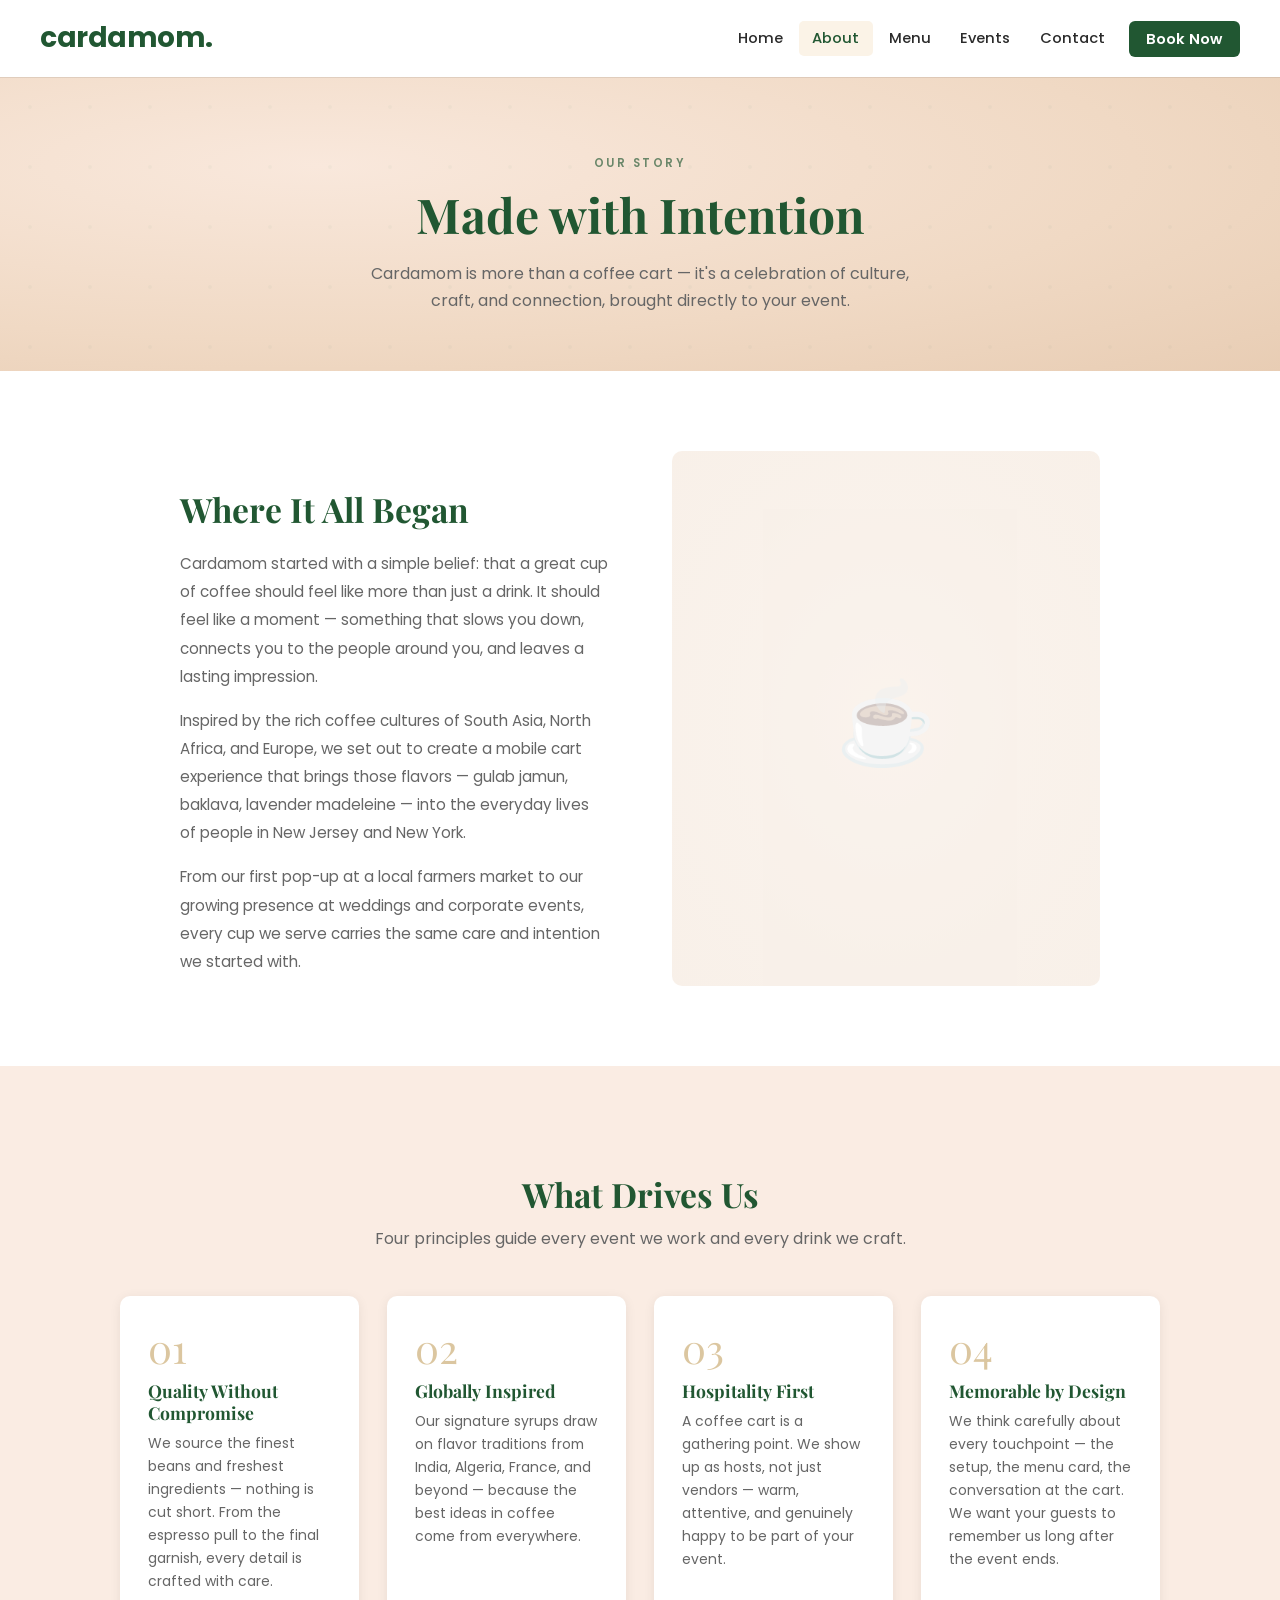
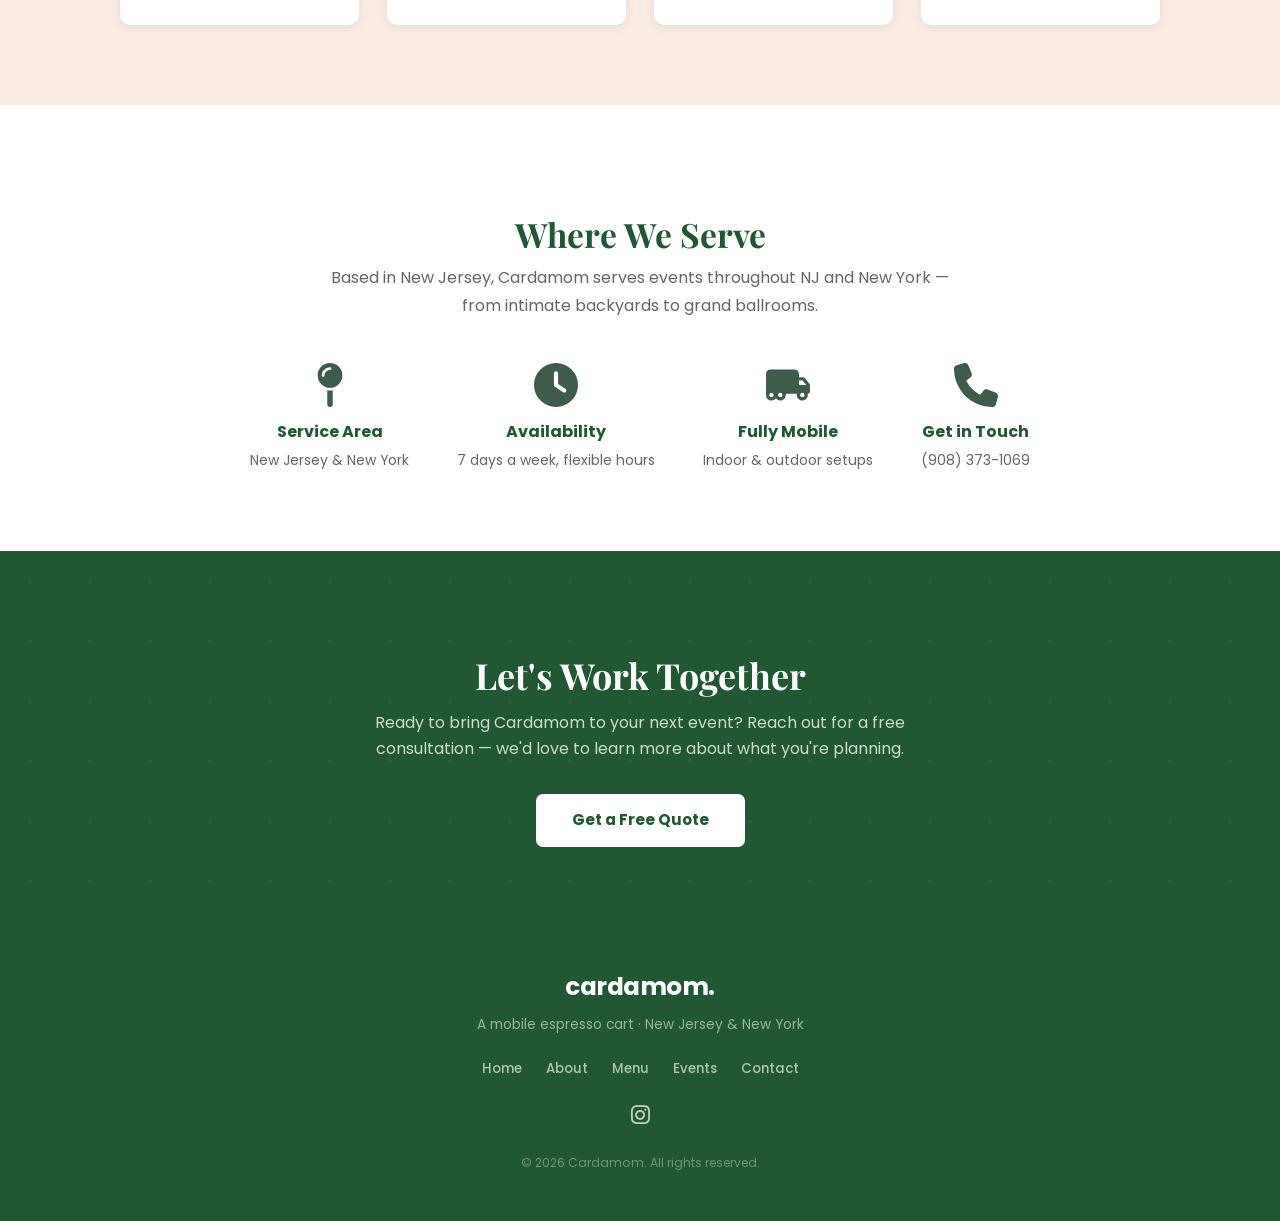
==== pages/about.html @ abde2bec "Update index.html" ====
<!DOCTYPE html>
<html lang="en">
<head>
  <meta charset="UTF-8">
  <meta name="viewport" content="width=device-width, initial-scale=1.0">
  <title>About – Cardamom Mobile Espresso Cart</title>
  <meta name="description" content="Learn the story behind Cardamom — a mobile espresso cart born from a love of globally-inspired flavors and memorable experiences across NJ & NY.">

  <link rel="icon" href="../favicon.ico" type="image/x-icon">
  <link href="https://fonts.googleapis.com/css2?family=Playfair+Display:wght@400;600;700&family=Poppins:wght@400;500;600;700&display=swap" rel="stylesheet">
  <link rel="stylesheet" href="https://cdnjs.cloudflare.com/ajax/libs/font-awesome/6.5.2/css/all.min.css" integrity="sha512-PwdO3tI+5Mhj84fHXVCLchfhzzrEDf7g+xfB5oXqAMwbhrxZoDG5h4VgWztZstNmBjZCjQI+z5O+Mv3r0Pj0gQ==" crossorigin="anonymous" referrerpolicy="no-referrer">
  <link rel="stylesheet" href="../css/styles.css">
</head>
<body>

  <div id="site-nav"></div>

  <!-- Page Banner -->
  <header class="page-banner">
    <div class="page-banner-content">
      <span class="eyebrow">Our Story</span>
      <h1>Made with Intention</h1>
      <p>Cardamom is more than a coffee cart — it's a celebration of culture, craft, and connection, brought directly to your event.</p>
    </div>
  </header>

  <main>

    <!-- Story Section -->
    <section class="about-story">
      <div class="about-story-inner">
        <div class="about-story-text">
          <h2>Where It All Began</h2>
          <p>Cardamom started with a simple belief: that a great cup of coffee should feel like more than just a drink. It should feel like a moment — something that slows you down, connects you to the people around you, and leaves a lasting impression.</p>
          <p>Inspired by the rich coffee cultures of South Asia, North Africa, and Europe, we set out to create a mobile cart experience that brings those flavors — gulab jamun, baklava, lavender madeleine — into the everyday lives of people in New Jersey and New York.</p>
          <p>From our first pop-up at a local farmers market to our growing presence at weddings and corporate events, every cup we serve carries the same care and intention we started with.</p>
        </div>
        <div class="about-visual">☕</div>
      </div>
    </section>

    <!-- Values Section -->
    <section class="about-values">
      <h2>What Drives Us</h2>
      <p class="section-sub">Four principles guide every event we work and every drink we craft.</p>
      <div class="values-grid">

        <div class="value-card">
          <span class="value-number">01</span>
          <h3>Quality Without Compromise</h3>
          <p>We source the finest beans and freshest ingredients — nothing is cut short. From the espresso pull to the final garnish, every detail is crafted with care.</p>
        </div>

        <div class="value-card">
          <span class="value-number">02</span>
          <h3>Globally Inspired</h3>
          <p>Our signature syrups draw on flavor traditions from India, Algeria, France, and beyond — because the best ideas in coffee come from everywhere.</p>
        </div>

        <div class="value-card">
          <span class="value-number">03</span>
          <h3>Hospitality First</h3>
          <p>A coffee cart is a gathering point. We show up as hosts, not just vendors — warm, attentive, and genuinely happy to be part of your event.</p>
        </div>

        <div class="value-card">
          <span class="value-number">04</span>
          <h3>Memorable by Design</h3>
          <p>We think carefully about every touchpoint — the setup, the menu card, the conversation at the cart. We want your guests to remember us long after the event ends.</p>
        </div>

      </div>
    </section>

    <!-- Service Area -->
    <section class="about-area">
      <h2>Where We Serve</h2>
      <p class="section-sub">Based in New Jersey, Cardamom serves events throughout NJ and New York — from intimate backyards to grand ballrooms.</p>
      <div class="area-details">
        <div class="area-item">
          <img src="../assets/icons/map.svg" alt="Service area" class="area-icon">
          <h4>Service Area</h4>
          <p>New Jersey &amp; New York</p>
        </div>
        <div class="area-item">
          <img src="../assets/icons/clock.svg" alt="Availability" class="area-icon">
          <h4>Availability</h4>
          <p>7 days a week, flexible hours</p>
        </div>
        <div class="area-item">
          <img src="../assets/icons/truck-moving.svg" alt="Mobile" class="area-icon">
          <h4>Fully Mobile</h4>
          <p>Indoor &amp; outdoor setups</p>
        </div>
        <div class="area-item">
          <img src="../assets/icons/phone.svg" alt="Contact" class="area-icon">
          <h4>Get in Touch</h4>
          <p>(908) 373-1069</p>
        </div>
      </div>
    </section>

    <!-- CTA -->
    <section class="cta-section">
      <h2>Let's Work Together</h2>
      <p>Ready to bring Cardamom to your next event? Reach out for a free consultation — we'd love to learn more about what you're planning.</p>
      <a href="contact.html">Get a Free Quote</a>
    </section>

  </main>

  <div id="site-footer"></div>
  <script src="../js/main.js"></script>
</body>
</html>
---- css/styles.css ----
/*
 * Cardamom – Mobile Espresso Cart
 * Stylesheet
 */

/* ===================== VARIABLES ===================== */
:root {
  --primary-color: #215732;
  --primary-dark:  #174422;
  --secondary-color: #faece3;
  --accent-color:    #fbf3e7;
  --gold:            #c9a96e;
  --text-color:  #2b2b2b;
  --muted-text:  #666666;
  --white:       #ffffff;
  --border-radius: 10px;
  --shadow: 0 2px 12px rgba(0, 0, 0, 0.07);
  --shadow-md: 0 4px 20px rgba(0, 0, 0, 0.11);
}

/* ===================== RESET & BASE ===================== */
*, *::before, *::after { box-sizing: border-box; }
html { scroll-behavior: smooth; }

body {
  margin: 0;
  font-family: 'Poppins', sans-serif;
  color: var(--text-color);
  background-color: var(--secondary-color);
  line-height: 1.6;
  -webkit-font-smoothing: antialiased;
}

h1, h2, h3 {
  font-family: 'Playfair Display', Georgia, serif;
  line-height: 1.25;
}

h4, h5, h6 { font-family: 'Poppins', sans-serif; }

a { color: inherit; }
img { max-width: 100%; display: block; }

/* ===================== NAVBAR ===================== */
.navbar {
  display: flex;
  justify-content: space-between;
  align-items: center;
  padding: 1rem 2.5rem;
  background-color: var(--white);
  box-shadow: 0 1px 0 rgba(0,0,0,0.08);
  position: sticky;
  top: 0;
  z-index: 200;
}

.logo {
  font-family: 'Poppins', sans-serif;
  font-size: 1.75rem;
  font-weight: 700;
  color: var(--primary-color);
  text-decoration: none;
  letter-spacing: -0.5px;
}

.nav-links {
  list-style: none;
  display: flex;
  gap: 0.15rem;
  margin: 0;
  padding: 0;
  align-items: center;
}

.nav-links a {
  text-decoration: none;
  color: var(--text-color);
  padding: 0.45rem 0.85rem;
  border-radius: 5px;
  font-weight: 500;
  font-size: 0.92rem;
  transition: background-color 0.18s ease, color 0.18s ease;
}

.nav-links a:hover,
.nav-links a.active {
  background-color: var(--accent-color);
  color: var(--primary-color);
}

.nav-links .cta {
  background-color: var(--primary-color);
  color: var(--white) !important;
  border-radius: 6px;
  font-weight: 600;
  margin-left: 0.5rem;
  padding: 0.5rem 1.1rem;
}

.nav-links .cta:hover { background-color: var(--primary-dark) !important; }

/* Hamburger */
.hamburger {
  display: none;
  flex-direction: column;
  justify-content: center;
  gap: 5px;
  background: none;
  border: none;
  cursor: pointer;
  padding: 6px;
  border-radius: 4px;
}

.hamburger span {
  display: block;
  width: 24px;
  height: 2px;
  background-color: var(--primary-color);
  border-radius: 2px;
  transition: transform 0.25s ease, opacity 0.25s ease;
}

.hamburger.active span:nth-child(1) { transform: translateY(7px) rotate(45deg); }
.hamburger.active span:nth-child(2) { opacity: 0; }
.hamburger.active span:nth-child(3) { transform: translateY(-7px) rotate(-45deg); }

/* ===================== HERO (homepage) ===================== */
.hero {
  display: flex;
  flex-direction: column;
  justify-content: center;
  align-items: center;
  text-align: center;
  padding: 6rem 1.5rem 5rem;
  background: radial-gradient(ellipse at 25% 30%, #f9e8dc 0%, #f0d9c4 60%, #e8cdb4 100%);
  position: relative;
  overflow: hidden;
}

.hero::before {
  content: '';
  position: absolute;
  inset: 0;
  background: url("data:image/svg+xml,%3Csvg width='60' height='60' viewBox='0 0 60 60' xmlns='http://www.w3.org/2000/svg'%3E%3Cg fill='none'%3E%3Cg fill='%23215732' fill-opacity='0.03'%3E%3Ccircle cx='30' cy='30' r='2'/%3E%3C/g%3E%3C/g%3E%3C/svg%3E");
  pointer-events: none;
}

.hero-content { position: relative; }

.hero-eyebrow {
  display: inline-block;
  font-size: 0.75rem;
  font-weight: 600;
  letter-spacing: 2.5px;
  text-transform: uppercase;
  color: var(--primary-color);
  background-color: rgba(33,87,50,0.08);
  padding: 0.35rem 1rem;
  border-radius: 20px;
  margin-bottom: 1.25rem;
}

.hero h1 {
  font-size: 4rem;
  margin: 0;
  color: var(--primary-color);
  font-weight: 700;
  letter-spacing: -1px;
}

.hero h2 {
  font-family: 'Poppins', sans-serif;
  font-size: 0.82rem;
  font-weight: 600;
  margin-top: 0.6rem;
  letter-spacing: 4px;
  color: var(--primary-color);
  opacity: 0.65;
  text-transform: uppercase;
}

.hero p {
  max-width: 580px;
  margin: 1.25rem auto 2.25rem;
  font-size: 1.03rem;
  color: var(--muted-text);
}

.hero .buttons {
  display: flex;
  gap: 1rem;
  flex-wrap: wrap;
  justify-content: center;
}

.hero .buttons a {
  text-decoration: none;
  padding: 0.85rem 2rem;
  border-radius: 7px;
  font-weight: 600;
  font-size: 0.95rem;
  transition: all 0.2s ease;
  border: 2px solid var(--primary-color);
}

.hero .buttons a:first-child {
  background-color: var(--primary-color);
  color: var(--white);
}

.hero .buttons a:first-child:hover {
  background-color: var(--primary-dark);
  border-color: var(--primary-dark);
}

.hero .buttons a.secondary {
  background-color: transparent;
  color: var(--primary-color);
}

.hero .buttons a.secondary:hover {
  background-color: var(--primary-color);
  color: var(--white);
}

/* ===================== PAGE BANNER (subpages) ===================== */
.page-banner {
  padding: 4.5rem 1.5rem 3.5rem;
  background: radial-gradient(ellipse at 25% 30%, #f9e8dc 0%, #f0d9c4 60%, #e8cdb4 100%);
  text-align: center;
  position: relative;
  overflow: hidden;
}

.page-banner::before {
  content: '';
  position: absolute;
  inset: 0;
  background: url("data:image/svg+xml,%3Csvg width='60' height='60' viewBox='0 0 60 60' xmlns='http://www.w3.org/2000/svg'%3E%3Cg fill='none'%3E%3Cg fill='%23215732' fill-opacity='0.03'%3E%3Ccircle cx='30' cy='30' r='2'/%3E%3C/g%3E%3C/g%3E%3C/svg%3E");
  pointer-events: none;
}

.page-banner-content { position: relative; }

.page-banner .eyebrow {
  display: inline-block;
  font-size: 0.72rem;
  font-weight: 600;
  letter-spacing: 2.5px;
  text-transform: uppercase;
  color: var(--primary-color);
  opacity: 0.65;
  margin-bottom: 0.75rem;
}

.page-banner h1 {
  font-size: 3rem;
  color: var(--primary-color);
  margin: 0 0 1rem;
}

.page-banner p {
  max-width: 540px;
  margin: 0 auto;
  color: var(--muted-text);
  font-size: 1rem;
  line-height: 1.7;
}

/* ===================== SHARED ===================== */
.section-sub {
  max-width: 620px;
  margin: 0 auto 2.75rem;
  color: var(--muted-text);
  font-size: 1rem;
  line-height: 1.7;
  text-align: center;
}

section h2 {
  font-size: 2.1rem;
  color: var(--primary-color);
  margin-bottom: 0.6rem;
  text-align: center;
}

.text-link {
  display: inline-block;
  margin-top: 2rem;
  text-decoration: none;
  color: var(--primary-color);
  font-weight: 600;
  font-size: 0.93rem;
  border-bottom: 2px solid var(--gold);
  padding-bottom: 1px;
  transition: color 0.2s, border-color 0.2s;
}

.text-link:hover {
  color: var(--primary-dark);
  border-color: var(--primary-color);
}

/* ===================== FEATURES ===================== */
.features {
  padding: 5rem 2rem;
  text-align: center;
  background-color: var(--white);
}

.features .grid {
  display: grid;
  grid-template-columns: repeat(auto-fit, minmax(240px, 1fr));
  gap: 1.5rem;
  max-width: 1000px;
  margin: 0 auto;
}

.card {
  background-color: var(--accent-color);
  padding: 2.25rem 2rem;
  border-radius: var(--border-radius);
  text-align: center;
  box-shadow: var(--shadow);
  transition: transform 0.2s ease, box-shadow 0.2s ease;
}

.card:hover { transform: translateY(-3px); box-shadow: var(--shadow-md); }

.card .icon {
  width: 48px;
  height: 48px;
  object-fit: contain;
  margin: 0 auto 1.1rem;
  filter: invert(31%) sepia(22%) saturate(525%) hue-rotate(88deg) brightness(95%) contrast(89%);
}

.card h3 { font-size: 1.15rem; margin-bottom: 0.5rem; color: var(--primary-color); }
.card p  { color: var(--muted-text); font-size: 0.92rem; margin: 0; }

/* ===================== SIGNATURE SYRUPS ===================== */
.syrups-section {
  background-color: var(--secondary-color);
  padding: 5rem 2rem;
  text-align: center;
}

.syrups-grid {
  display: grid;
  grid-template-columns: repeat(auto-fit, minmax(160px, 1fr));
  gap: 2rem;
  max-width: 1100px;
  margin: 0 auto 1.5rem;
}

.syrup-card {
  display: flex;
  flex-direction: column;
  align-items: center;
  gap: 0.85rem;
}

.syrup-img-wrap {
  width: 120px;
  height: 165px;
  overflow: hidden;
  border-radius: var(--border-radius);
  background-color: var(--accent-color);
  display: flex;
  align-items: center;
  justify-content: center;
  box-shadow: var(--shadow);
  transition: transform 0.2s ease, box-shadow 0.2s ease;
}

.syrup-img-wrap:hover { transform: translateY(-3px); box-shadow: var(--shadow-md); }

.syrup-img { width: 100%; height: 100%; object-fit: cover; }

.syrup-info h4 {
  margin: 0 0 0.2rem;
  font-family: 'Poppins', sans-serif;
  font-size: 0.9rem;
  font-weight: 600;
  color: var(--text-color);
}

.syrup-info p { margin: 0; font-size: 0.8rem; color: var(--muted-text); }

.syrup-note {
  font-style: italic;
  color: var(--muted-text);
  font-size: 0.87rem;
  max-width: 600px;
  margin: 0 auto;
}

/* ===================== EVENTS SECTION ===================== */
.events-section {
  background-color: var(--white);
  padding: 5rem 2rem;
  text-align: center;
}

.events-grid {
  display: grid;
  grid-template-columns: repeat(auto-fit, minmax(250px, 1fr));
  gap: 2rem;
  max-width: 1100px;
  margin: 0 auto;
}

.event-card {
  background-color: var(--accent-color);
  border-radius: var(--border-radius);
  padding: 2rem 1.75rem;
  text-align: left;
  box-shadow: var(--shadow);
  transition: transform 0.2s ease, box-shadow 0.2s ease;
}

.event-card:hover { transform: translateY(-3px); box-shadow: var(--shadow-md); }

.event-icon { width: 36px; height: 36px; margin-bottom: 1rem; }

.event-icon img {
  width: 36px;
  height: 36px;
  object-fit: contain;
  filter: invert(31%) sepia(22%) saturate(525%) hue-rotate(88deg) brightness(95%) contrast(89%);
}

.event-card h3 { margin: 0 0 0.5rem; font-size: 1.2rem; color: var(--primary-color); }
.event-card > p { margin-bottom: 1.1rem; font-size: 0.9rem; color: var(--muted-text); }

.event-card ul { list-style: none; padding: 0; margin: 0; }

.event-card ul li {
  position: relative;
  padding-left: 1.25rem;
  margin-bottom: 0.4rem;
  color: var(--muted-text);
  font-size: 0.87rem;
}

.event-card ul li::before {
  content: '✦';
  position: absolute;
  left: 0;
  color: var(--gold);
  font-size: 0.62rem;
  top: 4px;
}

/* ===================== PACKAGES ===================== */
.packages-section {
  background-color: var(--secondary-color);
  padding: 5rem 2rem;
  text-align: center;
}

.packages-grid {
  display: grid;
  grid-template-columns: repeat(auto-fit, minmax(270px, 1fr));
  gap: 2rem;
  max-width: 1040px;
  margin: 0 auto;
  align-items: start;
}

.package-card {
  background-color: var(--white);
  border-radius: var(--border-radius);
  padding: 2.25rem 1.75rem;
  text-align: left;
  box-shadow: var(--shadow);
  position: relative;
  border: 2px solid transparent;
  transition: transform 0.2s ease, box-shadow 0.2s ease;
}

.package-card:hover { transform: translateY(-3px); box-shadow: var(--shadow-md); }

.package-card.featured { border-color: var(--primary-color); transform: translateY(-8px); }
.package-card.featured:hover { transform: translateY(-11px); }

.popular-badge {
  position: absolute;
  top: -14px;
  left: 50%;
  transform: translateX(-50%);
  background-color: var(--primary-color);
  color: var(--white);
  font-size: 0.7rem;
  font-weight: 700;
  padding: 4px 16px;
  border-radius: 20px;
  white-space: nowrap;
  letter-spacing: 0.8px;
  text-transform: uppercase;
}

.package-card h3 { margin-top: 0; margin-bottom: 0.25rem; font-size: 1.3rem; color: var(--primary-color); }

.package-sub { color: var(--muted-text); font-size: 0.84rem; margin: 0 0 0.85rem; }

.package-price {
  font-size: 1rem;
  color: var(--text-color);
  margin-bottom: 1.25rem;
  padding-bottom: 1.25rem;
  border-bottom: 1px solid var(--accent-color);
}

.package-price strong {
  font-size: 1.55rem;
  color: var(--primary-color);
  font-family: 'Playfair Display', serif;
}

.package-card ul { list-style: none; padding: 0; margin: 0 0 1.75rem; }

.package-card ul li {
  position: relative;
  padding-left: 1.25rem;
  margin-bottom: 0.5rem;
  color: var(--muted-text);
  font-size: 0.87rem;
}

.package-card ul li::before {
  content: '✦';
  position: absolute;
  left: 0;
  color: var(--gold);
  font-size: 0.62rem;
  top: 4px;
}

.pkg-btn {
  display: block;
  text-align: center;
  text-decoration: none;
  background-color: var(--primary-color);
  color: var(--white);
  padding: 0.8rem 1.2rem;
  border-radius: 7px;
  font-weight: 600;
  font-size: 0.9rem;
  transition: background-color 0.2s ease;
}

.pkg-btn:hover { background-color: var(--primary-dark); }

.packages-note {
  margin-top: 2.25rem;
  color: var(--muted-text);
  font-size: 0.87rem;
  font-style: italic;
  max-width: 600px;
  margin-left: auto;
  margin-right: auto;
}

.packages-note a { color: var(--primary-color); text-decoration: underline; }

/* ===================== TESTIMONIALS ===================== */
.testimonials-section {
  background-color: var(--white);
  padding: 5rem 2rem;
  text-align: center;
}

.testimonials-grid {
  display: grid;
  grid-template-columns: repeat(auto-fit, minmax(270px, 1fr));
  gap: 2rem;
  max-width: 1040px;
  margin: 0 auto;
}

.testimonial-card {
  background-color: var(--accent-color);
  border-radius: var(--border-radius);
  padding: 2rem;
  text-align: left;
  box-shadow: var(--shadow);
}

.stars { color: var(--gold); font-size: 1rem; margin-bottom: 0.85rem; letter-spacing: 3px; }

.testimonial-card p {
  color: var(--text-color);
  font-size: 0.92rem;
  margin: 0 0 1.1rem;
  line-height: 1.75;
  font-style: italic;
}

.testimonial-author { font-size: 0.82rem; font-weight: 600; color: var(--primary-color); }

/* ===================== CALL TO ACTION ===================== */
.cta-section {
  background-color: var(--primary-color);
  color: var(--white);
  padding: 4.5rem 2rem;
  text-align: center;
  position: relative;
  overflow: hidden;
}

.cta-section::before {
  content: '';
  position: absolute;
  inset: 0;
  background: url("data:image/svg+xml,%3Csvg width='60' height='60' viewBox='0 0 60 60' xmlns='http://www.w3.org/2000/svg'%3E%3Cg fill='none'%3E%3Cg fill='%23ffffff' fill-opacity='0.04'%3E%3Ccircle cx='30' cy='30' r='2'/%3E%3C/g%3E%3C/g%3E%3C/svg%3E");
  pointer-events: none;
}

.cta-section h2, .cta-section p, .cta-section a { position: relative; }
.cta-section h2 { font-size: 2.25rem; color: var(--white); margin-bottom: 0.75rem; }

.cta-section p {
  max-width: 580px;
  margin: 0 auto 2rem;
  color: rgba(255,255,255,0.78);
  font-size: 1rem;
}

.cta-section a {
  text-decoration: none;
  background-color: var(--white);
  color: var(--primary-color);
  padding: 0.9rem 2.25rem;
  border-radius: 7px;
  font-weight: 700;
  font-size: 0.95rem;
  transition: background-color 0.2s ease;
  display: inline-block;
}

.cta-section a:hover { background-color: #f1f1f1; }

/* ===================== MENU PAGE ===================== */
.menu-page-section {
  background-color: var(--secondary-color);
  padding: 4.5rem 2rem;
  text-align: center;
}

.syrups-highlight {
  background-color: var(--white);
  border-radius: var(--border-radius);
  padding: 3rem 2.5rem;
  margin: 0 auto 3.5rem;
  box-shadow: var(--shadow);
  max-width: 1100px;
  border: 1px solid rgba(201,169,110,0.25);
}

.syrups-highlight h3 {
  font-size: 1.6rem;
  color: var(--primary-color);
  margin-bottom: 0.5rem;
}

.syrup-intro {
  color: var(--muted-text);
  max-width: 680px;
  margin: 0 auto 2.5rem;
  font-size: 0.95rem;
  line-height: 1.7;
}

/* Drink menu grid */
.menu-grid {
  display: grid;
  grid-template-columns: repeat(auto-fit, minmax(270px, 1fr));
  gap: 2rem;
  max-width: 1100px;
  margin: 0 auto;
}

.menu-card {
  background-color: var(--white);
  padding: 2rem 1.75rem;
  border-radius: var(--border-radius);
  box-shadow: var(--shadow);
  text-align: left;
}

.menu-card h3 {
  margin-top: 0;
  margin-bottom: 1.4rem;
  font-size: 1.15rem;
  color: var(--primary-color);
  padding-bottom: 0.7rem;
  border-bottom: 2px solid var(--accent-color);
}

.menu-item {
  display: flex;
  justify-content: space-between;
  align-items: flex-start;
  margin-bottom: 1.2rem;
}

.menu-item:last-child { margin-bottom: 0; }

.menu-item .menu-content { flex: 1; margin-right: 1rem; }

.menu-item h4 { margin: 0 0 0.2rem; font-size: 0.93rem; color: var(--text-color); font-weight: 600; }

.menu-item p.description { margin: 0; font-size: 0.79rem; color: var(--muted-text); line-height: 1.4; }

.menu-item span.price {
  font-weight: 600;
  color: var(--primary-color);
  white-space: nowrap;
  font-size: 0.93rem;
  flex-shrink: 0;
}

.menu-note {
  margin-top: 2.5rem;
  font-style: italic;
  color: var(--muted-text);
  font-size: 0.87rem;
  text-align: center;
}

/* ===================== ABOUT PAGE ===================== */
.about-story {
  background-color: var(--white);
  padding: 5rem 2rem;
}

.about-story-inner {
  max-width: 920px;
  margin: 0 auto;
  display: grid;
  grid-template-columns: 1fr 1fr;
  gap: 4rem;
  align-items: center;
}

.about-story-text h2 { text-align: left; margin-bottom: 1.25rem; }

.about-story-text p {
  color: var(--muted-text);
  font-size: 0.95rem;
  line-height: 1.85;
  margin-bottom: 1rem;
}

.about-story-text p:last-child { margin-bottom: 0; }

.about-visual {
  background: radial-gradient(ellipse at center, #f0d9c4, #e8cdb4);
  border-radius: var(--border-radius);
  aspect-ratio: 4/5;
  display: flex;
  align-items: center;
  justify-content: center;
  font-family: 'Playfair Display', serif;
  font-size: 5rem;
  color: var(--primary-color);
  opacity: 0.3;
}

.about-values {
  background-color: var(--secondary-color);
  padding: 5rem 2rem;
  text-align: center;
}

.values-grid {
  display: grid;
  grid-template-columns: repeat(auto-fit, minmax(220px, 1fr));
  gap: 1.75rem;
  max-width: 1040px;
  margin: 0 auto;
}

.value-card {
  background-color: var(--white);
  border-radius: var(--border-radius);
  padding: 2rem 1.75rem;
  text-align: left;
  box-shadow: var(--shadow);
}

.value-number {
  font-family: 'Playfair Display', serif;
  font-size: 2.5rem;
  color: var(--gold);
  opacity: 0.65;
  line-height: 1;
  margin-bottom: 0.75rem;
  display: block;
}

.value-card h3 { font-size: 1.1rem; color: var(--primary-color); margin: 0 0 0.5rem; }

.value-card p { color: var(--muted-text); font-size: 0.87rem; line-height: 1.65; margin: 0; }

.about-area {
  background-color: var(--white);
  padding: 5rem 2rem;
  text-align: center;
}

.area-details {
  display: flex;
  justify-content: center;
  gap: 3rem;
  flex-wrap: wrap;
  margin-top: 2.5rem;
}

.area-item { text-align: center; }

.area-item .area-icon {
  width: 44px;
  height: 44px;
  margin: 0 auto 0.75rem;
  filter: invert(31%) sepia(22%) saturate(525%) hue-rotate(88deg) brightness(95%) contrast(89%);
}

.area-item h4 { font-size: 1rem; color: var(--primary-color); margin: 0 0 0.3rem; }
.area-item p  { color: var(--muted-text); font-size: 0.87rem; margin: 0; }

/* ===================== EVENTS PAGE ===================== */
.event-detail-section {
  padding: 5rem 2rem;
}

.event-detail-section:nth-child(odd)  { background-color: var(--white); }
.event-detail-section:nth-child(even) { background-color: var(--secondary-color); }

.event-detail-inner {
  max-width: 920px;
  margin: 0 auto;
  display: grid;
  grid-template-columns: 1fr 1fr;
  gap: 3.5rem;
  align-items: start;
}

.event-detail-inner.reverse { direction: rtl; }
.event-detail-inner.reverse > * { direction: ltr; }

.event-detail-text h2 { text-align: left; margin-bottom: 1rem; font-size: 1.85rem; }

.event-detail-text p {
  color: var(--muted-text);
  font-size: 0.93rem;
  line-height: 1.8;
  margin-bottom: 1.25rem;
}

.event-detail-text ul { list-style: none; padding: 0; margin: 0; }

.event-detail-text ul li {
  position: relative;
  padding-left: 1.5rem;
  margin-bottom: 0.6rem;
  color: var(--muted-text);
  font-size: 0.88rem;
}

.event-detail-text ul li::before {
  content: '✦';
  position: absolute;
  left: 0;
  color: var(--gold);
  font-size: 0.6rem;
  top: 5px;
}

.event-detail-visual {
  background: radial-gradient(ellipse at center, #f0d9c4, #e8cdb4);
  border-radius: var(--border-radius);
  aspect-ratio: 4/3;
  display: flex;
  align-items: center;
  justify-content: center;
  font-size: 4rem;
  opacity: 0.4;
}

/* ===================== CONTACT PAGE ===================== */
.contact-section {
  background-color: var(--white);
  padding: 5rem 2rem;
  text-align: center;
}

.contact-grid {
  display: grid;
  grid-template-columns: 1fr 1.8fr;
  gap: 2.5rem;
  max-width: 1020px;
  margin: 0 auto;
  text-align: left;
}

.contact-info,
.booking-form-wrap {
  background-color: var(--accent-color);
  padding: 2.25rem;
  border-radius: var(--border-radius);
  box-shadow: var(--shadow);
}

.contact-info h3,
.booking-form-wrap h3 {
  margin-top: 0;
  margin-bottom: 1.5rem;
  font-size: 1.2rem;
  color: var(--primary-color);
}

.contact-info ul { list-style: none; padding: 0; margin: 0 0 1.75rem; }

.contact-info li {
  display: flex;
  align-items: flex-start;
  margin-bottom: 1.25rem;
  font-size: 0.88rem;
  color: var(--muted-text);
}

.contact-icon {
  width: 20px;
  height: 20px;
  object-fit: contain;
  margin-right: 0.75rem;
  margin-top: 0.1rem;
  flex-shrink: 0;
  filter: invert(31%) sepia(22%) saturate(525%) hue-rotate(88deg) brightness(95%) contrast(89%);
}

.contact-info li span { display: block; line-height: 1.6; }

.contact-info li span strong {
  color: var(--text-color);
  display: block;
  font-weight: 600;
  font-size: 0.78rem;
  text-transform: uppercase;
  letter-spacing: 0.6px;
  margin-bottom: 1px;
}

.social-links h4 {
  font-size: 0.78rem;
  text-transform: uppercase;
  letter-spacing: 0.6px;
  color: var(--text-color);
  margin: 0 0 0.75rem;
}

.social-btn {
  display: inline-flex;
  align-items: center;
  gap: 0.5rem;
  text-decoration: none;
  background-color: var(--primary-color);
  color: var(--white);
  padding: 0.6rem 1.2rem;
  border-radius: 7px;
  font-weight: 600;
  font-size: 0.87rem;
  transition: background-color 0.2s ease;
}

.social-btn:hover { background-color: var(--primary-dark); }
.social-btn i { font-size: 1rem; }

/* ---- Booking Form ---- */
.inquiry-form { display: flex; flex-direction: column; gap: 1.1rem; }

.form-row { display: grid; grid-template-columns: 1fr 1fr; gap: 1.1rem; }

.form-group { display: flex; flex-direction: column; gap: 0.35rem; }

.form-group label {
  font-size: 0.78rem;
  font-weight: 600;
  color: var(--text-color);
  letter-spacing: 0.4px;
  text-transform: uppercase;
}

.form-group input,
.form-group select,
.form-group textarea {
  padding: 0.7rem 0.95rem;
  border: 1.5px solid #ddd;
  border-radius: 7px;
  font-family: 'Poppins', sans-serif;
  font-size: 0.9rem;
  color: var(--text-color);
  background-color: var(--white);
  transition: border-color 0.2s ease;
  outline: none;
  width: 100%;
}

.form-group input:focus,
.form-group select:focus,
.form-group textarea:focus { border-color: var(--primary-color); }

.form-group textarea { resize: vertical; min-height: 115px; }

.submit-btn {
  background-color: var(--primary-color);
  color: var(--white);
  border: none;
  padding: 0.9rem 2rem;
  border-radius: 7px;
  font-family: 'Poppins', sans-serif;
  font-size: 0.95rem;
  font-weight: 700;
  cursor: pointer;
  transition: background-color 0.2s ease;
  align-self: flex-start;
}

.submit-btn:hover { background-color: var(--primary-dark); }

/* ===================== FAQ ===================== */
.faq-section {
  background-color: var(--secondary-color);
  padding: 5rem 2rem;
  text-align: center;
}

.faq-grid {
  display: grid;
  grid-template-columns: repeat(auto-fit, minmax(290px, 1fr));
  gap: 1.5rem;
  max-width: 1040px;
  margin: 0 auto;
  text-align: left;
}

.faq-item {
  background-color: var(--white);
  padding: 1.75rem;
  border-radius: var(--border-radius);
  box-shadow: var(--shadow);
}

.faq-item h4 { margin: 0 0 0.6rem; font-size: 0.95rem; color: var(--primary-color); font-weight: 600; }
.faq-item p  { margin: 0; font-size: 0.88rem; color: var(--muted-text); line-height: 1.65; }

/* ===================== FOOTER ===================== */
.footer {
  background-color: var(--primary-color);
  color: var(--white);
  padding: 3rem 1.5rem;
  text-align: center;
}

.footer-inner { display: flex; flex-direction: column; align-items: center; gap: 0.5rem; }

.footer-brand {
  font-family: 'Poppins', sans-serif;
  font-size: 1.55rem;
  font-weight: 700;
  margin: 0;
  letter-spacing: -0.5px;
}

.footer-tagline { margin: 0; color: rgba(255,255,255,0.55); font-size: 0.85rem; }

.footer-nav {
  display: flex;
  gap: 1.5rem;
  flex-wrap: wrap;
  justify-content: center;
  margin: 0.85rem 0 0.5rem;
}

.footer-nav a {
  color: rgba(255,255,255,0.65);
  text-decoration: none;
  font-size: 0.83rem;
  font-weight: 500;
  transition: color 0.2s ease;
}

.footer-nav a:hover { color: var(--white); }

.footer-social { margin: 0.25rem 0; display: flex; gap: 1rem; }

.footer-social a {
  color: rgba(255,255,255,0.7);
  font-size: 1.35rem;
  transition: color 0.2s ease;
  text-decoration: none;
}

.footer-social a:hover { color: var(--white); }

.footer-copy { margin: 0.5rem 0 0; font-size: 0.76rem; color: rgba(255,255,255,0.35); }

/* ===================== RESPONSIVE ===================== */

@media (max-width: 900px) {
  .about-story-inner,
  .event-detail-inner {
    grid-template-columns: 1fr;
    gap: 2rem;
  }

  .about-visual,
  .event-detail-visual { aspect-ratio: 16/7; }

  .event-detail-inner.reverse { direction: ltr; }
}

@media (max-width: 768px) {
  .contact-grid { grid-template-columns: 1fr; }

  .packages-grid {
    grid-template-columns: 1fr;
    max-width: 440px;
    margin-left: auto;
    margin-right: auto;
  }

  .package-card.featured { transform: none; }
  .package-card.featured:hover { transform: translateY(-3px); }
}

@media (max-width: 640px) {
  .hamburger { display: flex; }

  .nav-links {
    display: none;
    flex-direction: column;
    align-items: stretch;
    position: absolute;
    top: 100%;
    left: 0;
    right: 0;
    background-color: var(--white);
    box-shadow: 0 4px 16px rgba(0,0,0,0.1);
    padding: 1rem 1.5rem 1.5rem;
    gap: 0.2rem;
    z-index: 199;
  }

  .nav-links.open { display: flex; }

  .nav-links .cta { margin-left: 0; text-align: center; margin-top: 0.5rem; }

  .navbar { padding: 0.9rem 1.25rem; position: sticky; }

  .hero { padding: 4rem 1.25rem 3.5rem; }
  .hero h1 { font-size: 2.8rem; }
  .hero h2 { font-size: 0.76rem; letter-spacing: 3px; }
  .hero p  { font-size: 0.93rem; }

  .page-banner { padding: 3rem 1.25rem 2.5rem; }
  .page-banner h1 { font-size: 2.2rem; }

  section h2 { font-size: 1.75rem; }

  .features, .syrups-section, .events-section,
  .packages-section, .testimonials-section,
  .faq-section, .contact-section, .about-story,
  .about-values, .about-area, .event-detail-section,
  .menu-page-section { padding: 3.5rem 1.25rem; }

  .form-row { grid-template-columns: 1fr; }

  .syrups-grid { grid-template-columns: repeat(2, 1fr); gap: 1.25rem; }
  .syrup-img-wrap { width: 100px; height: 135px; }

  .submit-btn { width: 100%; }

  .footer-nav { gap: 1rem; }
  .area-details { gap: 1.75rem; }
}

@media (max-width: 400px) {
  .hero h1 { font-size: 2.2rem; }
  .syrups-grid { grid-template-columns: repeat(2, 1fr); }
}
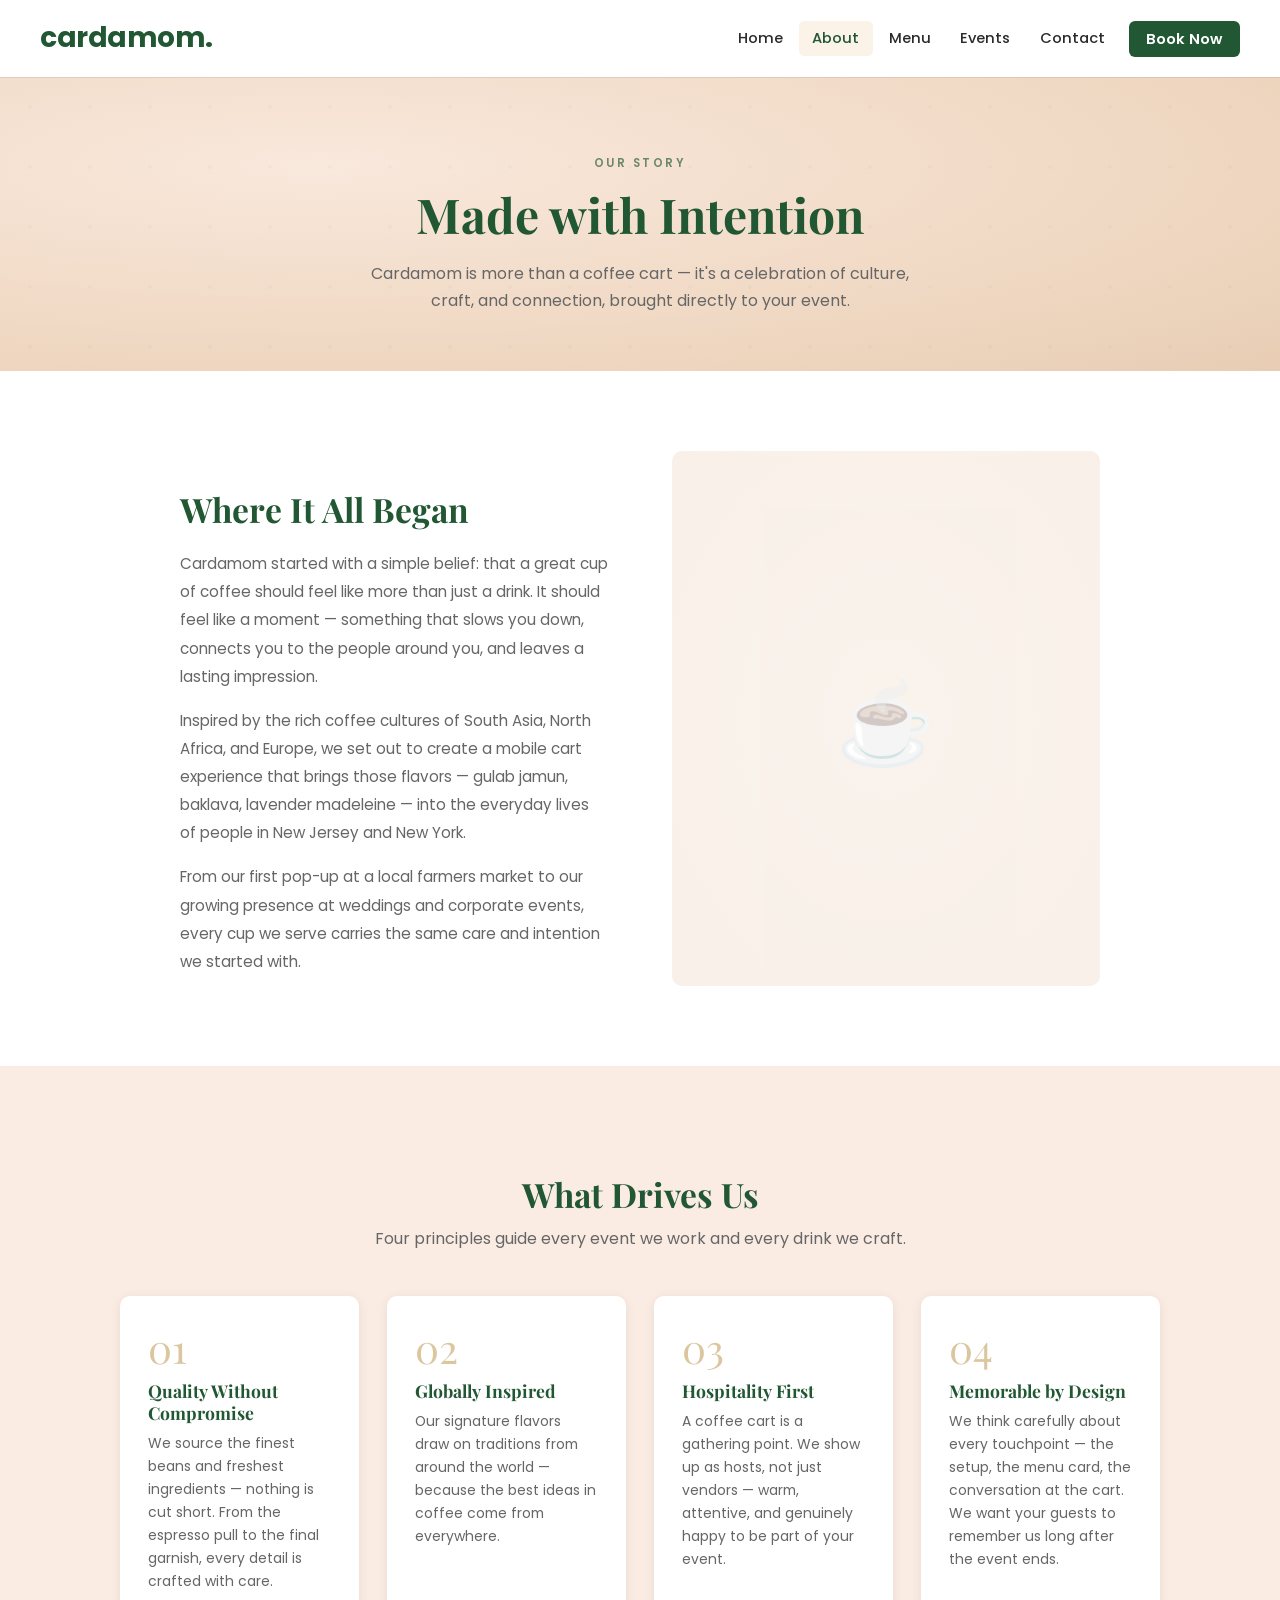
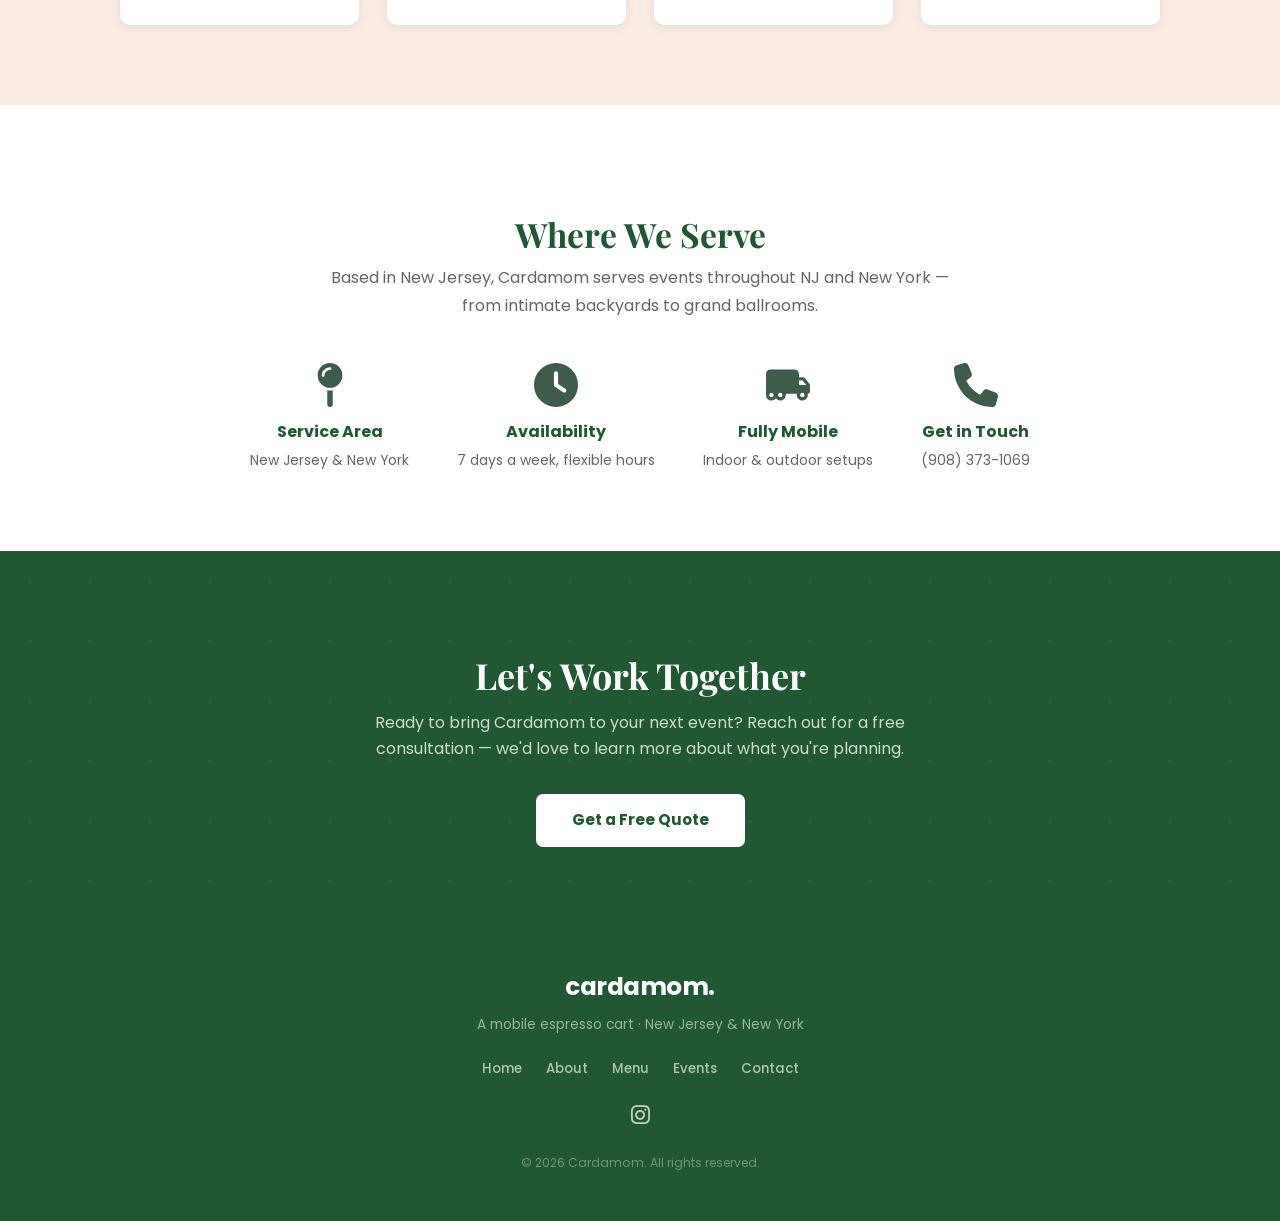
==== commit c7b16738: "Rename all syrup references to flavors across site Updated all visible text, descriptions, meta tags" ====
--- a/pages/about.html
+++ b/pages/about.html
@@ -54,7 +54,7 @@
         <div class="value-card">
           <span class="value-number">02</span>
           <h3>Globally Inspired</h3>
-          <p>Our signature syrups draw on flavor traditions from India, Algeria, France, and beyond — because the best ideas in coffee come from everywhere.</p>
+          <p>Our signature flavors draw on traditions from around the world — because the best ideas in coffee come from everywhere.</p>
         </div>
 
         <div class="value-card">
--- a/css/styles.css
+++ b/css/styles.css
@@ -339,29 +339,29 @@
 .card h3 { font-size: 1.15rem; margin-bottom: 0.5rem; color: var(--primary-color); }
 .card p  { color: var(--muted-text); font-size: 0.92rem; margin: 0; }
 
-/* ===================== SIGNATURE SYRUPS ===================== */
-.syrups-section {
+/* ===================== SIGNATURE FLAVORS ===================== */
+.flavors-section {
   background-color: var(--secondary-color);
   padding: 5rem 2rem;
   text-align: center;
 }
 
-.syrups-grid {
+.flavors-grid {
   display: grid;
-  grid-template-columns: repeat(auto-fit, minmax(160px, 1fr));
+  grid-template-columns: repeat(3, 1fr);
   gap: 2rem;
   max-width: 1100px;
   margin: 0 auto 1.5rem;
 }
 
-.syrup-card {
+.flavor-card {
   display: flex;
   flex-direction: column;
   align-items: center;
   gap: 0.85rem;
 }
 
-.syrup-img-wrap {
+.flavor-img-wrap {
   width: 120px;
   height: 165px;
   overflow: hidden;
@@ -374,11 +374,11 @@
   transition: transform 0.2s ease, box-shadow 0.2s ease;
 }
 
-.syrup-img-wrap:hover { transform: translateY(-3px); box-shadow: var(--shadow-md); }
-
-.syrup-img { width: 100%; height: 100%; object-fit: cover; }
-
-.syrup-info h4 {
+.flavor-img-wrap:hover { transform: translateY(-3px); box-shadow: var(--shadow-md); }
+
+.flavor-img { width: 100%; height: 100%; object-fit: cover; }
+
+.flavor-info h4 {
   margin: 0 0 0.2rem;
   font-family: 'Poppins', sans-serif;
   font-size: 0.9rem;
@@ -386,9 +386,9 @@
   color: var(--text-color);
 }
 
-.syrup-info p { margin: 0; font-size: 0.8rem; color: var(--muted-text); }
-
-.syrup-note {
+.flavor-info p { margin: 0; font-size: 0.8rem; color: var(--muted-text); }
+
+.flavor-note {
   font-style: italic;
   color: var(--muted-text);
   font-size: 0.87rem;
@@ -649,7 +649,7 @@
   text-align: center;
 }
 
-.syrups-highlight {
+.flavors-highlight {
   background-color: var(--white);
   border-radius: var(--border-radius);
   padding: 3rem 2.5rem;
@@ -659,13 +659,13 @@
   border: 1px solid rgba(201,169,110,0.25);
 }
 
-.syrups-highlight h3 {
+.flavors-highlight h3 {
   font-size: 1.6rem;
   color: var(--primary-color);
   margin-bottom: 0.5rem;
 }
 
-.syrup-intro {
+.flavor-intro {
   color: var(--muted-text);
   max-width: 680px;
   margin: 0 auto 2.5rem;
@@ -1171,7 +1171,7 @@
 
   section h2 { font-size: 1.75rem; }
 
-  .features, .syrups-section, .events-section,
+  .features, .flavors-section, .events-section,
   .packages-section, .testimonials-section,
   .faq-section, .contact-section, .about-story,
   .about-values, .about-area, .event-detail-section,
@@ -1179,8 +1179,8 @@
 
   .form-row { grid-template-columns: 1fr; }
 
-  .syrups-grid { grid-template-columns: repeat(2, 1fr); gap: 1.25rem; }
-  .syrup-img-wrap { width: 100px; height: 135px; }
+  .flavors-grid { grid-template-columns: repeat(2, 1fr); gap: 1.25rem; }
+  .flavor-img-wrap { width: 100px; height: 135px; }
 
   .submit-btn { width: 100%; }
 
@@ -1190,5 +1190,5 @@
 
 @media (max-width: 400px) {
   .hero h1 { font-size: 2.2rem; }
-  .syrups-grid { grid-template-columns: repeat(2, 1fr); }
-}
+  .flavors-grid { grid-template-columns: repeat(2, 1fr); }
+}
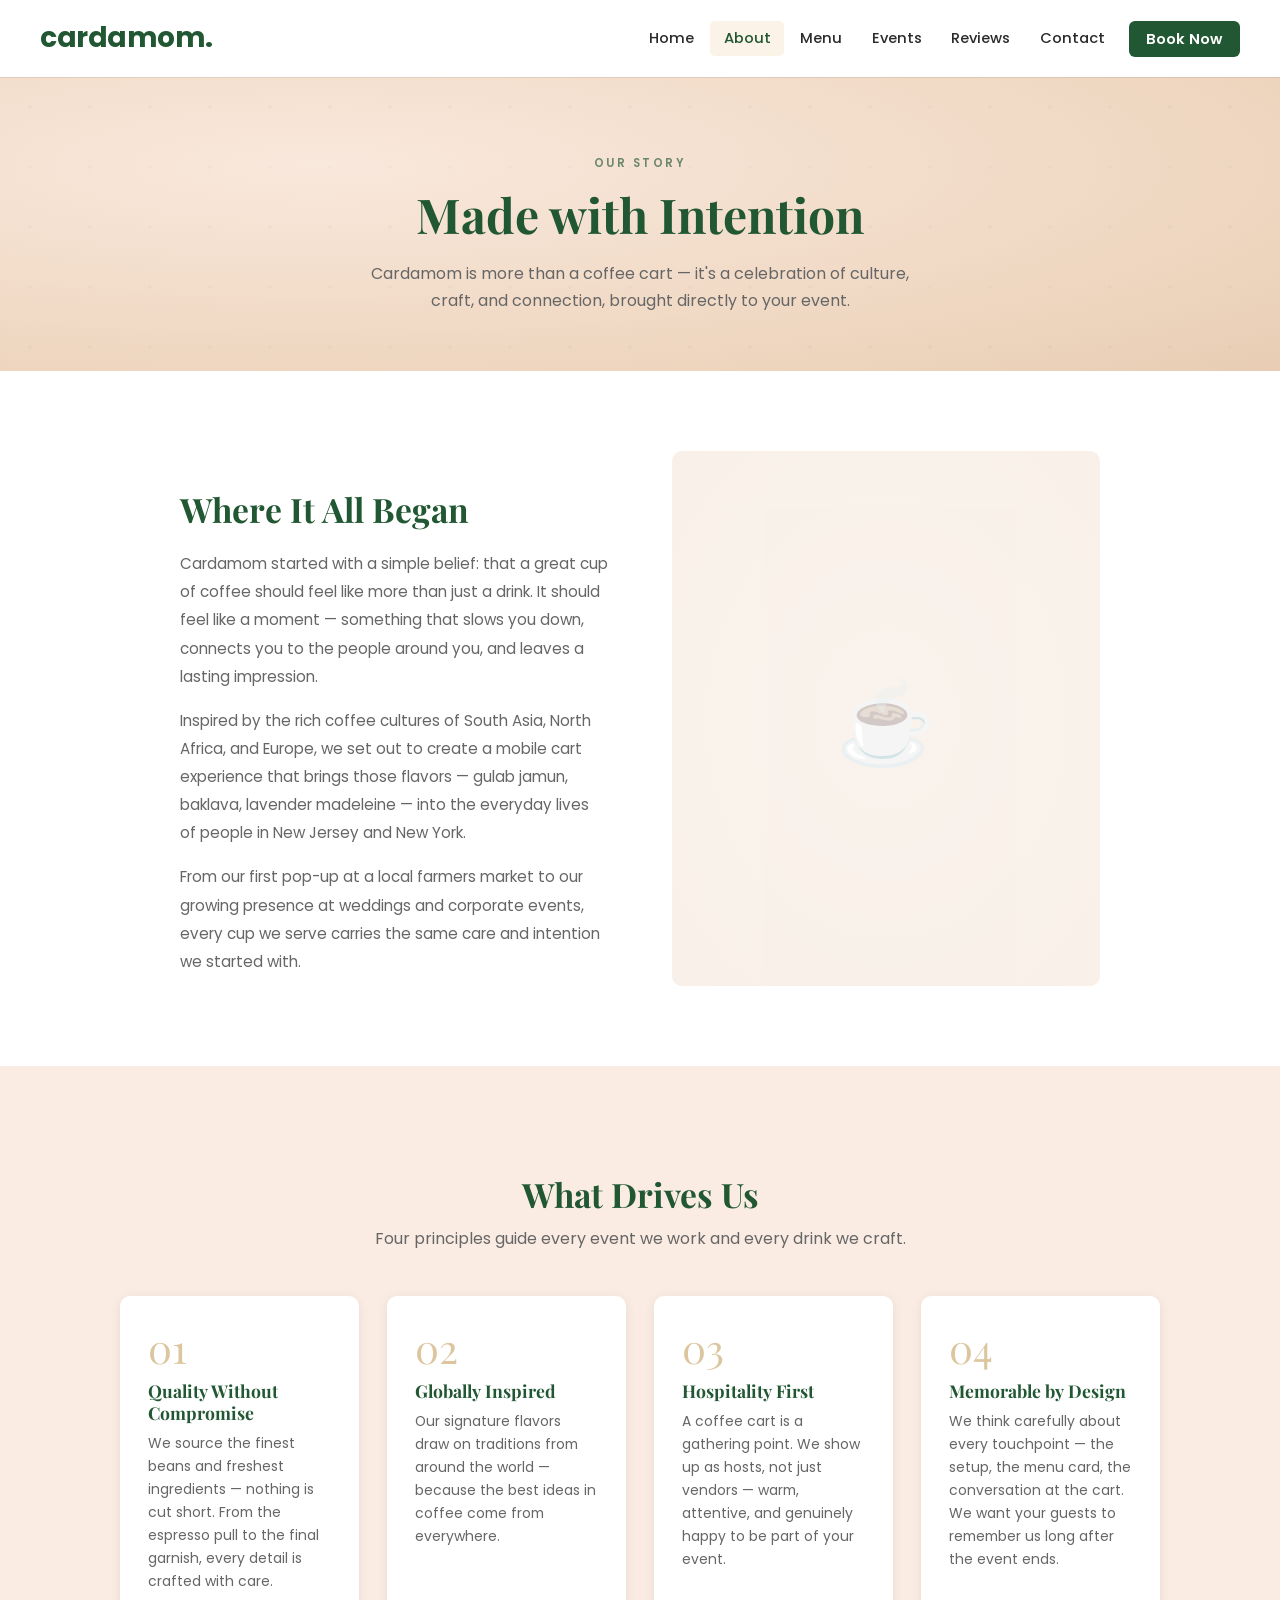
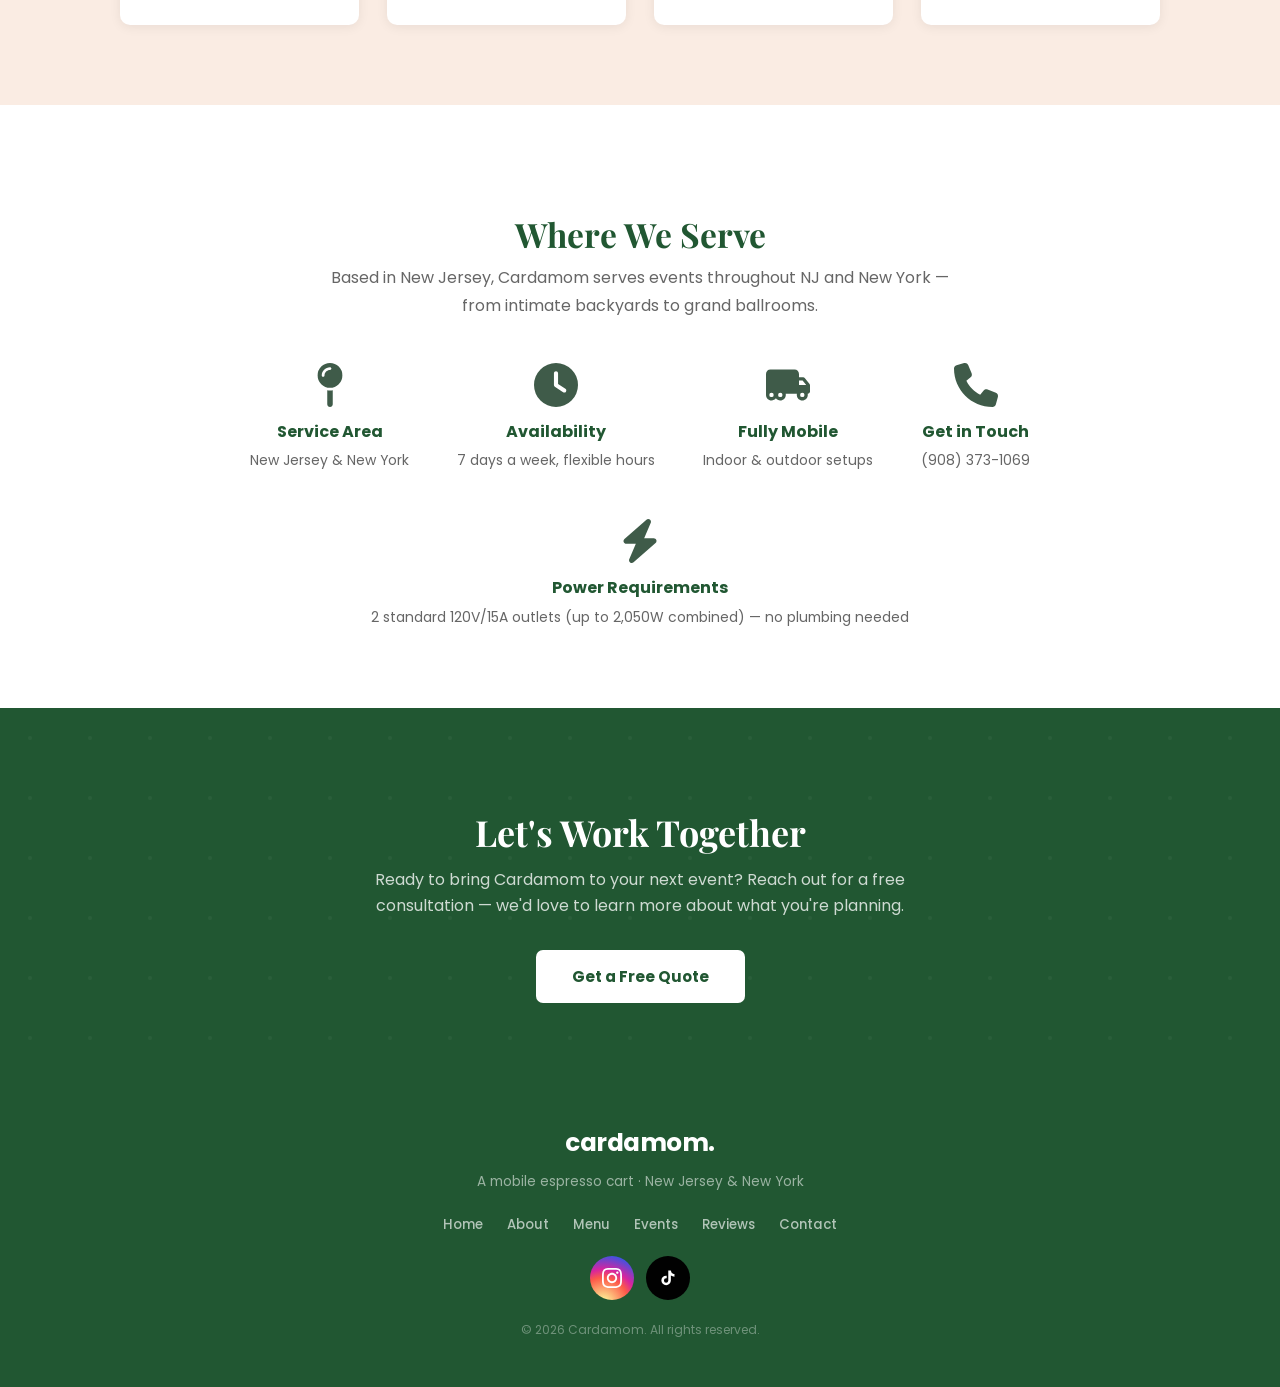
==== commit 46cfa9b7: "Add power requirements (2 outlets, 2050W) to FAQ and about page Co-Authored-By: Claude Sonnet 4.6 <n" ====
--- a/pages/about.html
+++ b/pages/about.html
@@ -97,6 +97,11 @@
           <h4>Get in Touch</h4>
           <p>(908) 373-1069</p>
         </div>
+        <div class="area-item">
+          <img src="../assets/icons/bolt.svg" alt="Power" class="area-icon">
+          <h4>Power Requirements</h4>
+          <p>2 standard 120V/15A outlets (up to 2,050W combined) — no plumbing needed</p>
+        </div>
       </div>
     </section>
 
--- a/css/styles.css
+++ b/css/styles.css
@@ -565,6 +565,36 @@
 
 .packages-note a { color: var(--primary-color); text-decoration: underline; }
 
+/* ===================== DROP-OFF PACKAGES ===================== */
+.dropoff-section {
+  background-color: var(--white);
+  padding: 5rem 2rem;
+  text-align: center;
+  border-top: 1px solid var(--accent-color);
+}
+
+.dropoff-header {
+  margin-bottom: 3rem;
+}
+
+.eyebrow-tag {
+  display: inline-block;
+  background-color: var(--primary-color);
+  color: var(--white);
+  font-size: 0.7rem;
+  font-weight: 700;
+  letter-spacing: 1px;
+  text-transform: uppercase;
+  padding: 5px 16px;
+  border-radius: 20px;
+  margin-bottom: 0.85rem;
+}
+
+.dropoff-grid {
+  max-width: 1040px;
+  margin: 0 auto;
+}
+
 /* ===================== TESTIMONIALS ===================== */
 .testimonials-section {
   background-color: var(--white);
@@ -599,6 +629,12 @@
 }
 
 .testimonial-author { font-size: 0.82rem; font-weight: 600; color: var(--primary-color); }
+
+.google-reviews-link {
+  display: inline-block;
+  margin-top: 2.5rem;
+  font-size: 0.92rem;
+}
 
 /* ===================== CALL TO ACTION ===================== */
 .cta-section {
@@ -962,6 +998,33 @@
   margin: 0 0 0.75rem;
 }
 
+.social-icons-row { display: flex; gap: 0.75rem; align-items: center; }
+
+.social-icon-btn {
+  display: inline-flex;
+  align-items: center;
+  justify-content: center;
+  width: 44px;
+  height: 44px;
+  border-radius: 50%;
+  text-decoration: none;
+  font-size: 1.15rem;
+  color: var(--white);
+  transition: transform 0.2s ease, opacity 0.2s ease;
+}
+
+.social-icon-btn:hover { transform: scale(1.12); opacity: 0.88; }
+
+.social-icon-btn.instagram {
+  background: radial-gradient(circle at 30% 107%, #fdf497 0%, #fdf497 5%, #fd5949 45%, #d6249f 60%, #285AEB 90%);
+}
+
+.social-icon-btn.tiktok {
+  background: #010101;
+  position: relative;
+}
+
+/* keep old .social-btn for any existing usages */
 .social-btn {
   display: inline-flex;
   align-items: center;
@@ -1031,6 +1094,168 @@
 
 .submit-btn:hover { background-color: var(--primary-dark); }
 
+.field-optional { font-weight: 400; color: #999; font-size: 0.75rem; }
+
+.drinks-checklist { display: flex; flex-direction: column; gap: 1rem; border: 1.5px solid #ddd; border-radius: 8px; padding: 1rem; background: #fafafa; }
+
+.drinks-category-label { font-size: 0.72rem; font-weight: 700; text-transform: uppercase; letter-spacing: 0.06em; color: var(--primary-color); display: block; margin-bottom: 0.4rem; }
+
+.drinks-check-grid { display: grid; grid-template-columns: repeat(3, 1fr); gap: 0.4rem 0.6rem; }
+
+.check-option { display: flex; align-items: center; gap: 0.45rem; font-size: 0.85rem; color: #444; cursor: pointer; }
+
+.check-option input[type="checkbox"] { accent-color: var(--primary-color); width: 15px; height: 15px; cursor: pointer; flex-shrink: 0; }
+
+.radio-group { display: flex; gap: 1.5rem; padding: 0.5rem 0; }
+
+.radio-option { display: flex; align-items: center; gap: 0.45rem; font-size: 0.88rem; color: #444; cursor: pointer; }
+
+.radio-option input[type="radio"] { accent-color: var(--primary-color); width: 16px; height: 16px; cursor: pointer; }
+
+/* ===================== REVIEWS PAGE ===================== */
+.reviews-summary-section {
+  background: var(--accent-color);
+  padding: 4rem 2rem;
+}
+
+.reviews-summary {
+  max-width: 860px;
+  margin: 0 auto;
+  display: flex;
+  align-items: center;
+  gap: 3rem;
+}
+
+.reviews-score {
+  display: flex;
+  flex-direction: column;
+  align-items: center;
+  gap: 0.35rem;
+  flex-shrink: 0;
+}
+
+.reviews-number {
+  font-family: 'Playfair Display', serif;
+  font-size: 4rem;
+  font-weight: 700;
+  color: var(--primary-color);
+  line-height: 1;
+}
+
+.reviews-score .reviews-stars {
+  color: var(--gold);
+  font-size: 1.3rem;
+  letter-spacing: 4px;
+}
+
+.reviews-source {
+  font-size: 0.75rem;
+  font-weight: 600;
+  text-transform: uppercase;
+  letter-spacing: 0.08em;
+  color: #888;
+}
+
+.reviews-summary-text p {
+  color: var(--text-color);
+  font-size: 0.95rem;
+  line-height: 1.75;
+  margin-bottom: 1.25rem;
+}
+
+.reviews-google-btn {
+  display: inline-flex;
+  align-items: center;
+  gap: 0.5rem;
+  background: var(--primary-color);
+  color: var(--white);
+  padding: 0.65rem 1.4rem;
+  border-radius: 7px;
+  font-size: 0.85rem;
+  font-weight: 600;
+  text-decoration: none;
+  transition: background-color 0.2s ease;
+}
+
+.reviews-google-btn:hover { background-color: var(--primary-dark); }
+
+.reviews-page-section {
+  padding: 5rem 2rem;
+  background: var(--white);
+}
+
+.reviews-page-grid {
+  display: grid;
+  grid-template-columns: repeat(auto-fit, minmax(300px, 1fr));
+  gap: 2rem;
+  max-width: 1100px;
+  margin: 0 auto;
+}
+
+.review-page-card {
+  background: var(--accent-color);
+  border-radius: var(--border-radius);
+  padding: 2rem;
+  display: flex;
+  flex-direction: column;
+  gap: 1rem;
+}
+
+.review-card-header {
+  display: flex;
+  align-items: center;
+  gap: 0.85rem;
+}
+
+.reviewer-avatar {
+  width: 44px;
+  height: 44px;
+  border-radius: 50%;
+  background: var(--primary-color);
+  color: var(--white);
+  display: flex;
+  align-items: center;
+  justify-content: center;
+  font-family: 'Playfair Display', serif;
+  font-size: 1.2rem;
+  font-weight: 700;
+  flex-shrink: 0;
+}
+
+.reviewer-info {
+  flex: 1;
+  display: flex;
+  flex-direction: column;
+  gap: 0.2rem;
+}
+
+.reviewer-name {
+  font-weight: 600;
+  font-size: 0.9rem;
+  color: var(--text-color);
+}
+
+.reviewer-info .stars {
+  color: var(--gold);
+  font-size: 0.8rem;
+  letter-spacing: 2px;
+  margin: 0;
+}
+
+.review-google-icon {
+  color: #4285F4;
+  font-size: 1.2rem;
+  flex-shrink: 0;
+}
+
+.review-page-card p {
+  color: var(--text-color);
+  font-size: 0.91rem;
+  line-height: 1.7;
+  margin: 0;
+  font-style: italic;
+}
+
 /* ===================== FAQ ===================== */
 .faq-section {
   background-color: var(--secondary-color);
@@ -1095,16 +1320,9 @@
 
 .footer-nav a:hover { color: var(--white); }
 
-.footer-social { margin: 0.25rem 0; display: flex; gap: 1rem; }
-
-.footer-social a {
-  color: rgba(255,255,255,0.7);
-  font-size: 1.35rem;
-  transition: color 0.2s ease;
-  text-decoration: none;
-}
-
-.footer-social a:hover { color: var(--white); }
+.footer-social { margin: 0.25rem 0; display: flex; gap: 0.75rem; }
+
+.footer-social a:hover { opacity: 0.88; }
 
 .footer-copy { margin: 0.5rem 0 0; font-size: 0.76rem; color: rgba(255,255,255,0.35); }
 
@@ -1121,23 +1339,8 @@
   .event-detail-visual { aspect-ratio: 16/7; }
 
   .event-detail-inner.reverse { direction: ltr; }
-}
-
-@media (max-width: 768px) {
-  .contact-grid { grid-template-columns: 1fr; }
-
-  .packages-grid {
-    grid-template-columns: 1fr;
-    max-width: 440px;
-    margin-left: auto;
-    margin-right: auto;
-  }
-
-  .package-card.featured { transform: none; }
-  .package-card.featured:hover { transform: translateY(-3px); }
-}
-
-@media (max-width: 640px) {
+
+  /* Mobile nav */
   .hamburger { display: flex; }
 
   .nav-links {
@@ -1159,8 +1362,24 @@
 
   .nav-links .cta { margin-left: 0; text-align: center; margin-top: 0.5rem; }
 
-  .navbar { padding: 0.9rem 1.25rem; position: sticky; }
-
+  .navbar { padding: 0.9rem 1.25rem; }
+}
+
+@media (max-width: 768px) {
+  .contact-grid { grid-template-columns: 1fr; }
+
+  .packages-grid {
+    grid-template-columns: 1fr;
+    max-width: 440px;
+    margin-left: auto;
+    margin-right: auto;
+  }
+
+  .package-card.featured { transform: none; }
+  .package-card.featured:hover { transform: translateY(-3px); }
+}
+
+@media (max-width: 640px) {
   .hero { padding: 4rem 1.25rem 3.5rem; }
   .hero h1 { font-size: 2.8rem; }
   .hero h2 { font-size: 0.76rem; letter-spacing: 3px; }
@@ -1183,6 +1402,9 @@
   .flavor-img-wrap { width: 100px; height: 135px; }
 
   .submit-btn { width: 100%; }
+  .drinks-check-grid { grid-template-columns: repeat(2, 1fr); }
+  .reviews-summary { flex-direction: column; text-align: center; gap: 2rem; }
+  .reviews-summary-text { text-align: left; }
 
   .footer-nav { gap: 1rem; }
   .area-details { gap: 1.75rem; }
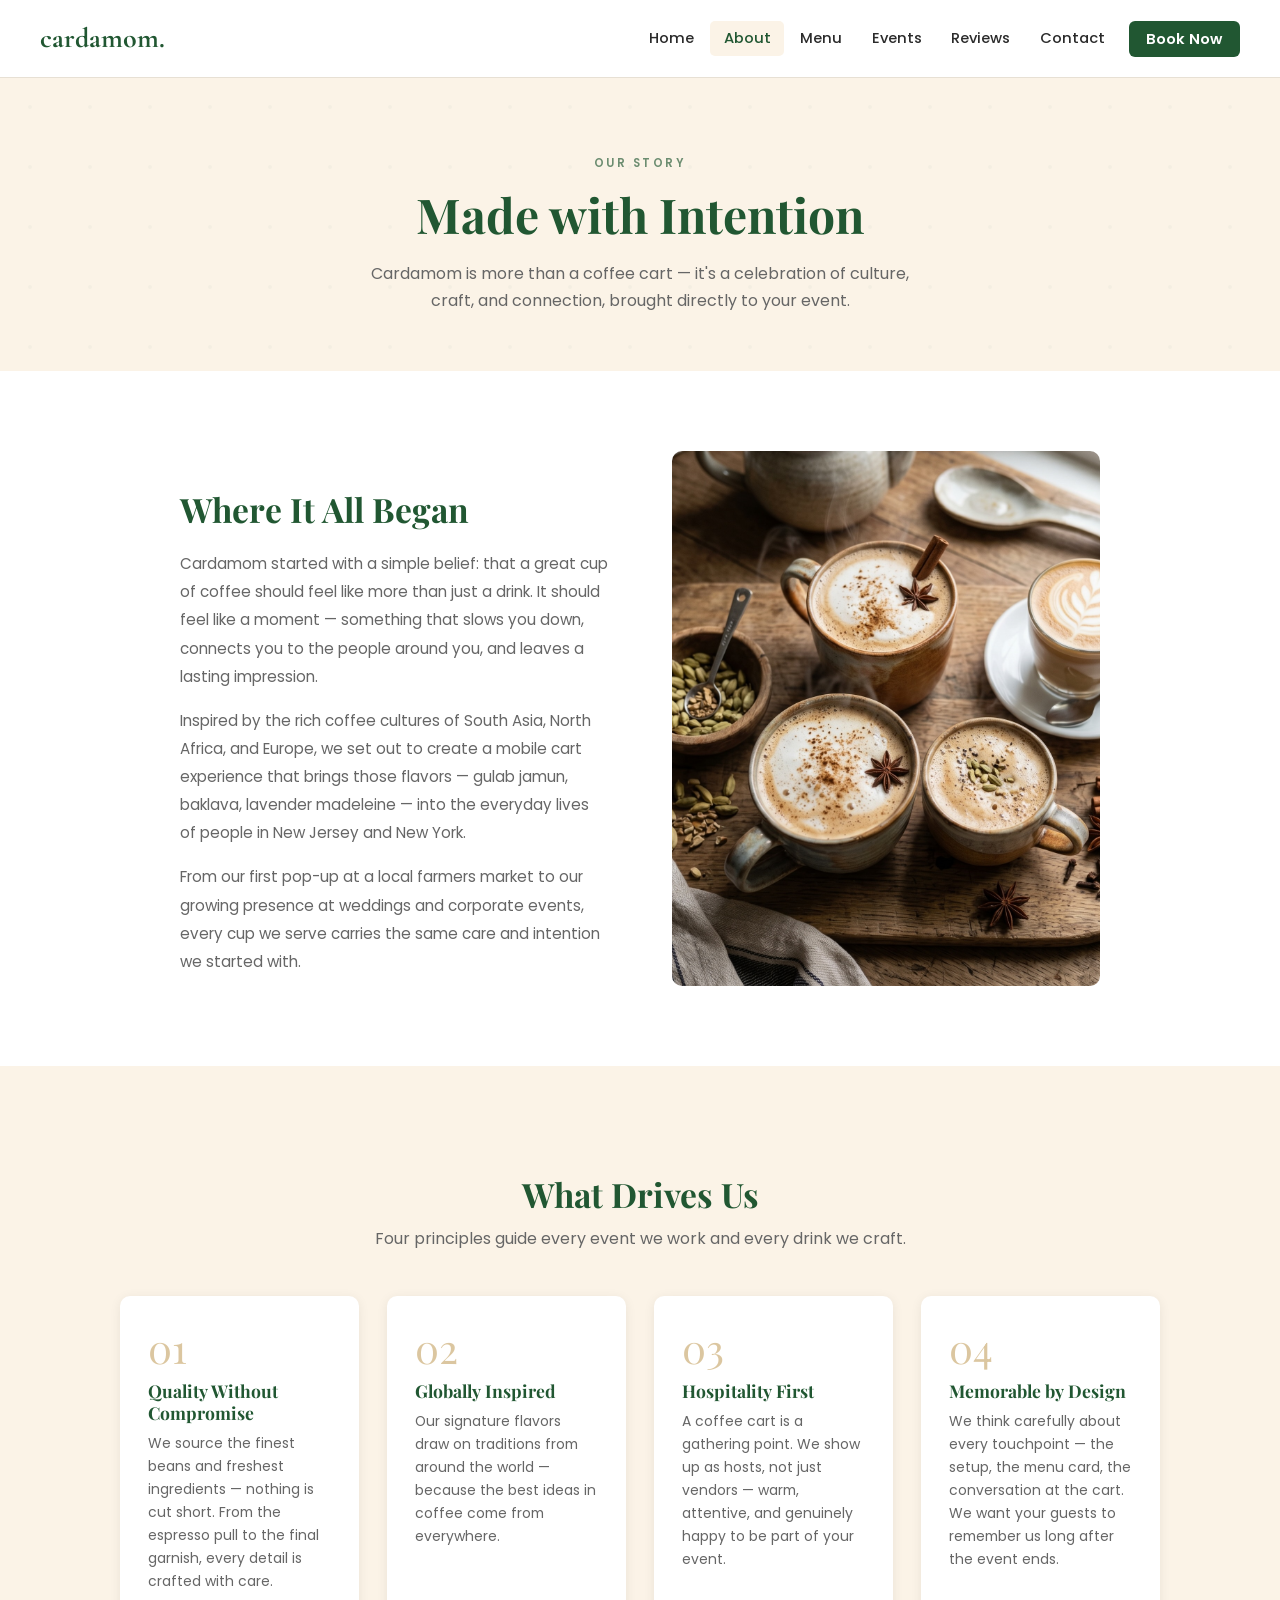
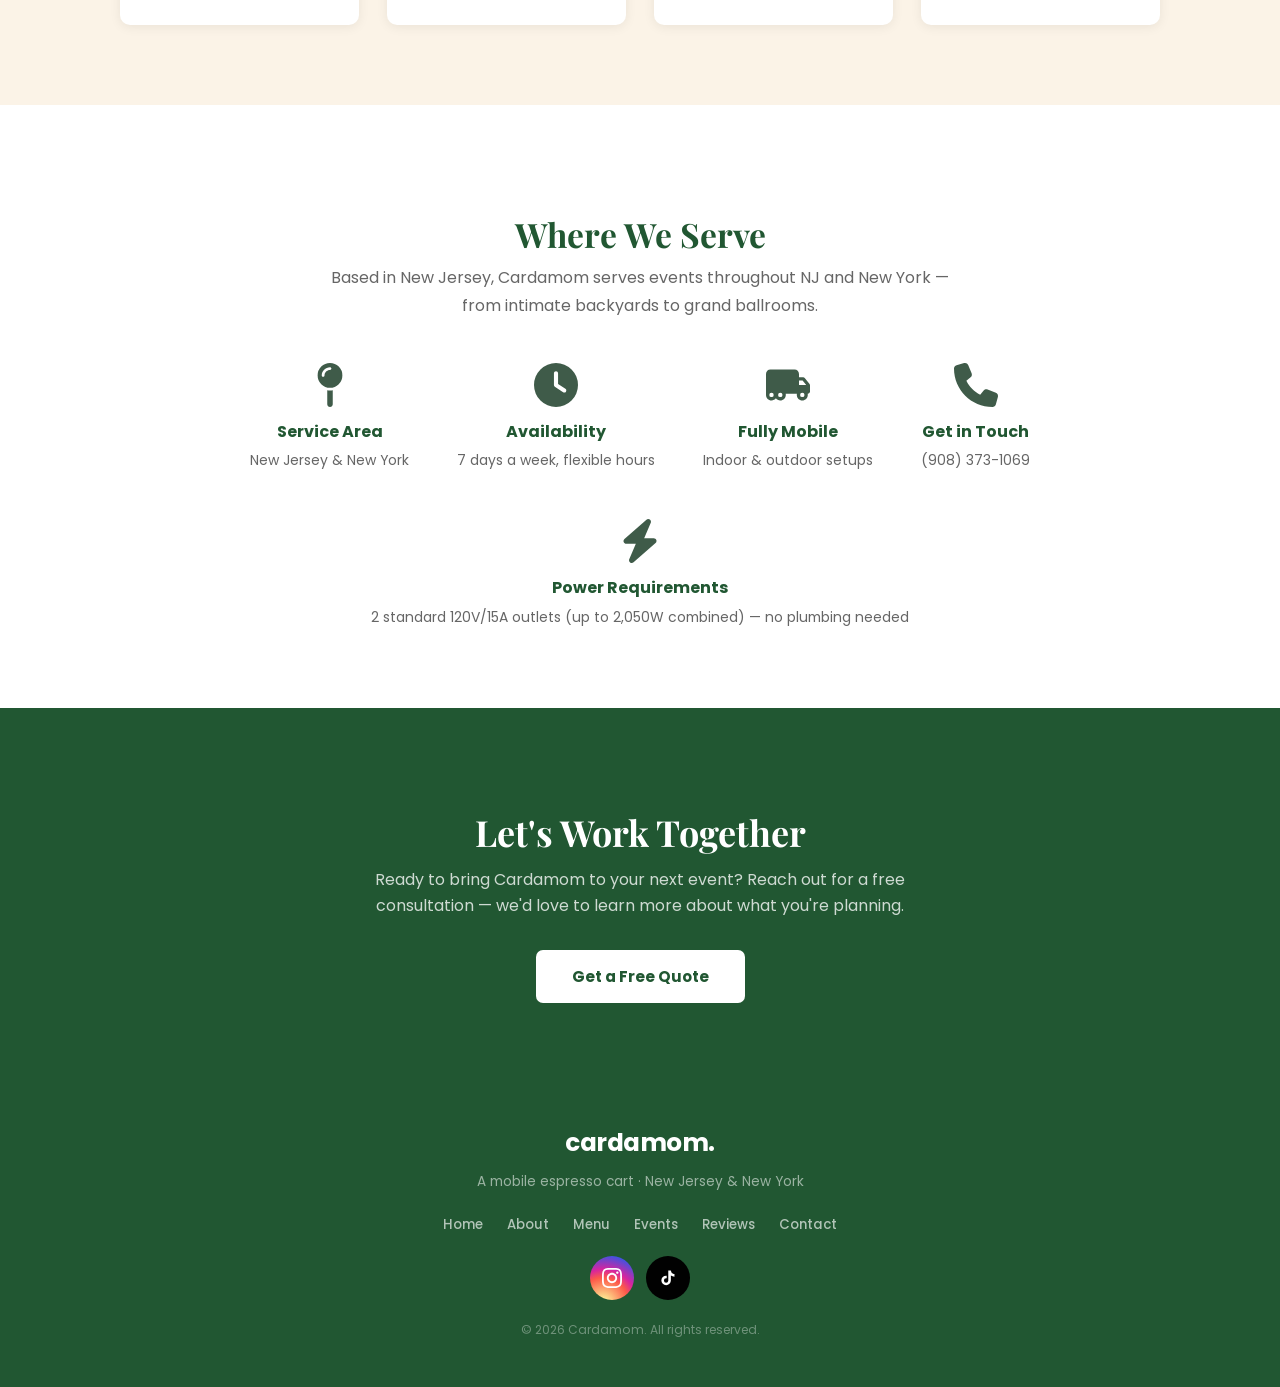
==== commit 51641513: "Add about page photo replacing emoji placeholder Co-Authored-By: Claude Sonnet 4.6 <noreply@anthropi" ====
--- a/pages/about.html
+++ b/pages/about.html
@@ -35,7 +35,7 @@
           <p>Inspired by the rich coffee cultures of South Asia, North Africa, and Europe, we set out to create a mobile cart experience that brings those flavors — gulab jamun, baklava, lavender madeleine — into the everyday lives of people in New Jersey and New York.</p>
           <p>From our first pop-up at a local farmers market to our growing presence at weddings and corporate events, every cup we serve carries the same care and intention we started with.</p>
         </div>
-        <div class="about-visual">☕</div>
+        <div class="about-visual"><img src="../assets/images/about.jpg" alt="Cardamom spiced lattes on a rustic wooden table" class="about-img"></div>
       </div>
     </section>
 
--- a/css/styles.css
+++ b/css/styles.css
@@ -3,11 +3,13 @@
  * Stylesheet
  */
 
+@import url('https://fonts.googleapis.com/css2?family=Cormorant+Garamond:wght@400;500;600;700&display=swap');
+
 /* ===================== VARIABLES ===================== */
 :root {
   --primary-color: #215732;
   --primary-dark:  #174422;
-  --secondary-color: #faece3;
+  --secondary-color: #fbf3e7;
   --accent-color:    #fbf3e7;
   --gold:            #c9a96e;
   --text-color:  #2b2b2b;
@@ -55,12 +57,12 @@
 }
 
 .logo {
-  font-family: 'Poppins', sans-serif;
+  font-family: 'Cormorant Garamond', Georgia, serif;
   font-size: 1.75rem;
   font-weight: 700;
   color: var(--primary-color);
   text-decoration: none;
-  letter-spacing: -0.5px;
+  letter-spacing: 0;
 }
 
 .nav-links {
@@ -133,7 +135,7 @@
   align-items: center;
   text-align: center;
   padding: 6rem 1.5rem 5rem;
-  background: radial-gradient(ellipse at 25% 30%, #f9e8dc 0%, #f0d9c4 60%, #e8cdb4 100%);
+  background: #f1e8d7;
   position: relative;
   overflow: hidden;
 }
@@ -161,23 +163,12 @@
   margin-bottom: 1.25rem;
 }
 
-.hero h1 {
-  font-size: 4rem;
-  margin: 0;
-  color: var(--primary-color);
-  font-weight: 700;
-  letter-spacing: -1px;
-}
-
-.hero h2 {
-  font-family: 'Poppins', sans-serif;
-  font-size: 0.82rem;
-  font-weight: 600;
-  margin-top: 0.6rem;
-  letter-spacing: 4px;
-  color: var(--primary-color);
-  opacity: 0.65;
-  text-transform: uppercase;
+.hero-logo {
+  width: 380px;
+  max-width: 85vw;
+  height: auto;
+  display: block;
+  margin: 0 auto 0.5rem;
 }
 
 .hero p {
@@ -227,7 +218,7 @@
 /* ===================== PAGE BANNER (subpages) ===================== */
 .page-banner {
   padding: 4.5rem 1.5rem 3.5rem;
-  background: radial-gradient(ellipse at 25% 30%, #f9e8dc 0%, #f0d9c4 60%, #e8cdb4 100%);
+  background: var(--accent-color);
   text-align: center;
   position: relative;
   overflow: hidden;
@@ -466,7 +457,7 @@
   gap: 2rem;
   max-width: 1040px;
   margin: 0 auto;
-  align-items: start;
+  align-items: stretch;
 }
 
 .package-card {
@@ -474,6 +465,8 @@
   border-radius: var(--border-radius);
   padding: 2.25rem 1.75rem;
   text-align: left;
+  display: flex;
+  flex-direction: column;
   box-shadow: var(--shadow);
   position: relative;
   border: 2px solid transparent;
@@ -519,7 +512,7 @@
   font-family: 'Playfair Display', serif;
 }
 
-.package-card ul { list-style: none; padding: 0; margin: 0 0 1.75rem; }
+.package-card ul { list-style: none; padding: 0; margin: 0 0 1.75rem; flex: 1; }
 
 .package-card ul li {
   position: relative;
@@ -646,13 +639,6 @@
   overflow: hidden;
 }
 
-.cta-section::before {
-  content: '';
-  position: absolute;
-  inset: 0;
-  background: url("data:image/svg+xml,%3Csvg width='60' height='60' viewBox='0 0 60 60' xmlns='http://www.w3.org/2000/svg'%3E%3Cg fill='none'%3E%3Cg fill='%23ffffff' fill-opacity='0.04'%3E%3Ccircle cx='30' cy='30' r='2'/%3E%3C/g%3E%3C/g%3E%3C/svg%3E");
-  pointer-events: none;
-}
 
 .cta-section h2, .cta-section p, .cta-section a { position: relative; }
 .cta-section h2 { font-size: 2.25rem; color: var(--white); margin-bottom: 0.75rem; }
@@ -793,16 +779,16 @@
 .about-story-text p:last-child { margin-bottom: 0; }
 
 .about-visual {
-  background: radial-gradient(ellipse at center, #f0d9c4, #e8cdb4);
   border-radius: var(--border-radius);
   aspect-ratio: 4/5;
-  display: flex;
-  align-items: center;
-  justify-content: center;
-  font-family: 'Playfair Display', serif;
-  font-size: 5rem;
-  color: var(--primary-color);
-  opacity: 0.3;
+  overflow: hidden;
+}
+
+.about-img {
+  width: 100%;
+  height: 100%;
+  object-fit: cover;
+  display: block;
 }
 
 .about-values {
@@ -916,14 +902,24 @@
 }
 
 .event-detail-visual {
-  background: radial-gradient(ellipse at center, #f0d9c4, #e8cdb4);
+  background: var(--accent-color);
   border-radius: var(--border-radius);
   aspect-ratio: 4/3;
+  overflow: hidden;
   display: flex;
   align-items: center;
   justify-content: center;
   font-size: 4rem;
-  opacity: 0.4;
+}
+
+.event-detail-visual:not(:has(.event-detail-img)) { opacity: 0.4; }
+
+.event-detail-img {
+  width: 100%;
+  height: 100%;
+  object-fit: cover;
+  display: block;
+  opacity: 1;
 }
 
 /* ===================== CONTACT PAGE ===================== */
